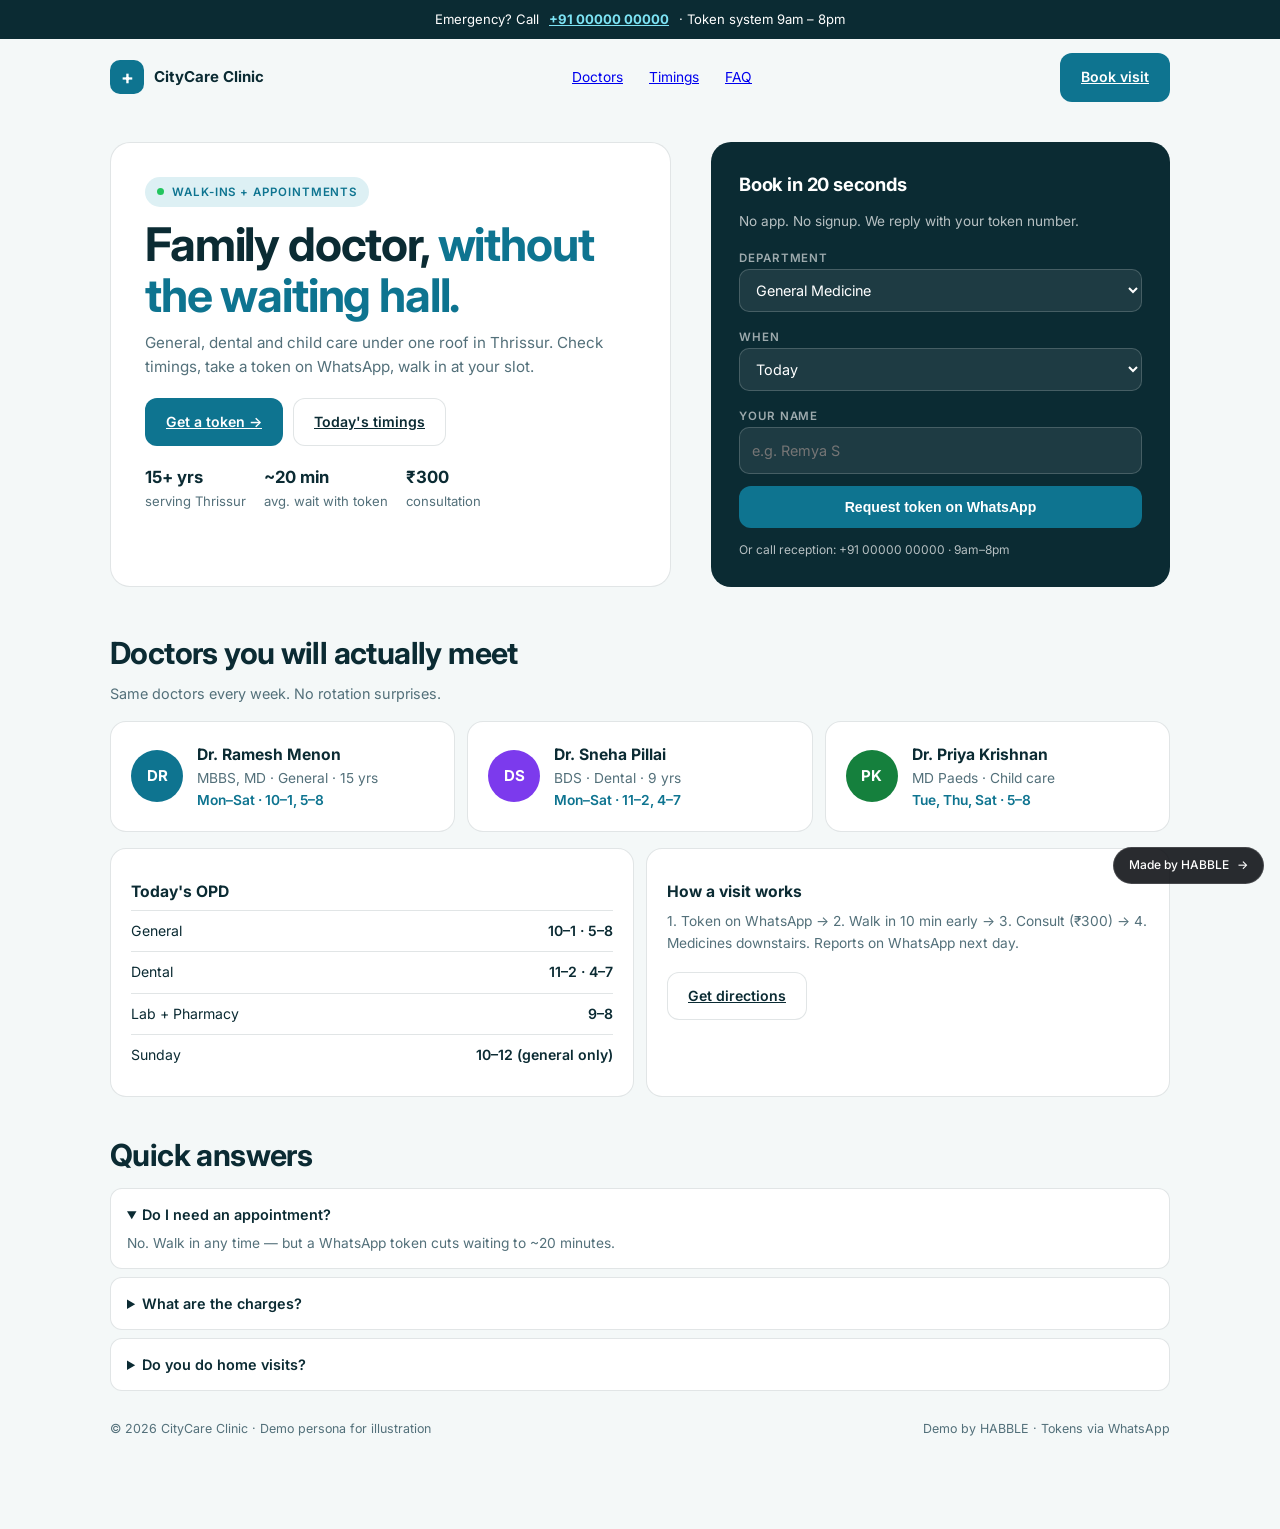
==== demos/clinic/index.html @ cc763915 "Rebrand WYNEX to HABBLE Rename brand across all pages, metadata, JSON-LD, WhatsApp links and demo ba" ====
<!DOCTYPE html>
<html lang="en">
<head>
<meta charset="UTF-8">
<meta name="viewport" content="width=device-width, initial-scale=1.0">
<title>CityCare Clinic — General & Dental, Thrissur | Demo</title>
<meta name="description" content="Family clinic in Thrissur. Doctor timings, treatments and WhatsApp appointments. HABBLE demo.">
<link rel="canonical" href="https://habble.site/demos/clinic/">
<meta name="theme-color" content="#EFF6F6">
<meta property="og:type" content="website">
<meta property="og:title" content="CityCare Clinic — General & Dental, Thrissur">
<meta property="og:description" content="Doctor timings and WhatsApp appointments. HABBLE demo for clinics.">
<meta property="og:url" content="https://habble.site/demos/clinic/">
<meta property="og:image" content="https://habble.site/assets/img/demo-clinic.svg">
<link rel="preconnect" href="https://fonts.googleapis.com">
<link rel="preconnect" href="https://fonts.gstatic.com" crossorigin>
<link href="https://fonts.googleapis.com/css2?family=Inter:wght@400;500;600;700&display=swap" rel="stylesheet">
<link rel="icon" href="data:image/svg+xml,%3Csvg xmlns='http://www.w3.org/2000/svg' viewBox='0 0 32 32'%3E%3Crect width='32' height='32' rx='9' fill='%230E7490'/%3E%3Ctext x='16' y='22' text-anchor='middle' font-size='16' fill='white'%3E+%3C/text%3E%3C/svg%3E">
<style>
:root{--bg:#F4F8F8;--card:#fff;--ink:#0B2B33;--muted:#53707A;--line:rgba(11,43,51,.12);--teal:#0E7490;--teal-dark:#0B5A70;--teal-soft:#DDF0F4;--green:#15803D;--sans:'Inter',system-ui,sans-serif;--ease:cubic-bezier(.22,1,.36,1);--r:16px;--gut:clamp(20px,4vw,40px);--max:1060px}
*{box-sizing:border-box;margin:0;padding:0}html{scroll-behavior:smooth}
body{background:var(--bg);color:var(--ink);font-family:var(--sans);font-size:15px;line-height:1.6;-webkit-font-smoothing:antialiased}
.wrap{width:min(var(--max),100% - var(--gut)*2);margin-inline:auto}
.alert{display:flex;gap:10px;align-items:center;justify-content:center;background:var(--ink);color:#fff;font-size:.82rem;padding:9px 16px;text-align:center}
.alert b{color:#7DE3F4}
.nav{display:flex;align-items:center;justify-content:space-between;padding:14px 0;gap:12px}
.brand{display:flex;align-items:center;gap:10px;font-weight:700}.cross{width:34px;height:34px;border-radius:10px;background:var(--teal);color:#fff;display:grid;place-items:center;font-size:1.2rem;font-weight:700}
.links{display:flex;gap:2px;font-size:.86rem;color:var(--muted)}.links a{padding:8px 12px;border-radius:8px}.links a:hover{background:#fff;color:var(--ink)}
.btn{display:inline-flex;align-items:center;justify-content:center;gap:8px;padding:12px 20px;border-radius:12px;font-weight:600;font-size:.88rem;border:1px solid transparent;transition:.25s var(--ease)}
.btn-teal{background:var(--teal);color:#fff}.btn-teal:hover{background:var(--teal-dark);transform:translateY(-1px)}
.btn-white{background:#fff;border-color:var(--line);color:var(--ink)}.btn-white:hover{border-color:var(--teal);color:var(--teal)}
.hero{display:grid;grid-template-columns:1.1fr .9fr;gap:clamp(20px,4vw,40px);align-items:stretch;padding:26px 0 8px}
.hero-copy{background:var(--card);border:1px solid var(--line);border-radius:20px;padding:clamp(22px,3.5vw,34px)}
.badge{display:inline-flex;align-items:center;gap:8px;font-size:.72rem;font-weight:600;letter-spacing:.08em;text-transform:uppercase;color:var(--teal);background:var(--teal-soft);border-radius:100px;padding:6px 12px}
.badge i{width:7px;height:7px;border-radius:50%;background:#22c55e}
h1{font-size:clamp(1.9rem,4.4vw,2.9rem);line-height:1.1;letter-spacing:-.025em;margin-top:12px}
h1 span{color:var(--teal)}
.hero-copy p{color:var(--muted);margin-top:10px;font-size:.95rem}
.cta{display:flex;flex-wrap:wrap;gap:10px;margin-top:18px}
.proof{display:flex;gap:18px;margin-top:18px;flex-wrap:wrap;font-size:.82rem;color:var(--muted)}.proof b{display:block;font-size:1.05rem;color:var(--ink)}
.appt{background:var(--ink);color:#fff;border-radius:20px;padding:clamp(20px,3vw,28px);display:flex;flex-direction:column;gap:12px}
.appt h2{font-size:1.15rem;letter-spacing:-.01em}.appt p{font-size:.85rem;opacity:.7}
.appt label{font-size:.72rem;letter-spacing:.08em;text-transform:uppercase;opacity:.6;font-weight:600}
.appt select,.appt input{background:rgba(255,255,255,.08);border:1px solid rgba(255,255,255,.18);border-radius:10px;color:#fff;padding:11px 12px;width:100%;font:inherit;font-size:.9rem}
.appt select option{color:#111}
.grid3{display:grid;grid-template-columns:repeat(3,1fr);gap:12px;margin-top:16px}
.card{background:var(--card);border:1px solid var(--line);border-radius:var(--r);padding:20px}
.card h3{font-size:.98rem;margin:10px 0 6px}.card p{font-size:.86rem;color:var(--muted)}
.ico{width:40px;height:40px;border-radius:12px;background:var(--teal-soft);display:grid;place-items:center;font-size:1.15rem}
.doc{display:flex;gap:14px;align-items:center}.ava{width:52px;height:52px;border-radius:50%;display:grid;place-items:center;font-weight:700;color:#fff;flex:none}
h2.sec{font-size:clamp(1.4rem,3vw,1.9rem);letter-spacing:-.02em;margin-top:34px}
.sub{color:var(--muted);font-size:.9rem;margin-top:4px}
.split{display:grid;grid-template-columns:1fr 1fr;gap:12px;margin-top:16px}
table{width:100%;border-collapse:collapse;font-size:.88rem}td{padding:9px 0;border-top:1px solid var(--line)}td:last-child{text-align:right;font-weight:600}
.faq details{background:var(--card);border:1px solid var(--line);border-radius:12px;padding:14px 16px;margin-top:8px;font-size:.9rem}
.faq summary{font-weight:600;cursor:pointer}.faq p{color:var(--muted);margin-top:6px;font-size:.86rem}
footer{padding:28px 0 90px;color:var(--muted);font-size:.78rem;display:flex;justify-content:space-between;gap:10px;flex-wrap:wrap}
@media(max-width:860px){.hero,.split{grid-template-columns:1fr}.grid3{grid-template-columns:1fr 1fr}.links{display:none}}
@media(max-width:560px){.grid3{grid-template-columns:1fr}}
</style>
</head>
<body>
<p class="alert">Emergency? Call <b><a href="tel:+910000000000" style="color:inherit">+91 00000 00000</a></b> · Token system 9am – 8pm</p>
<div class="wrap">
<nav class="nav"><span class="brand"><span class="cross">+</span> CityCare Clinic</span><div class="links"><a href="#doctors">Doctors</a><a href="#timings">Timings</a><a href="#faq">FAQ</a></div><a class="btn btn-teal" href="#book">Book visit</a></nav>
<header class="hero">
<div class="hero-copy"><span class="badge"><i></i>Walk-ins + appointments</span><h1>Family doctor, <span>without the waiting hall.</span></h1><p>General, dental and child care under one roof in Thrissur. Check timings, take a token on WhatsApp, walk in at your slot.</p><div class="cta"><a class="btn btn-teal" href="#book">Get a token →</a><a class="btn btn-white" href="#timings">Today's timings</a></div><div class="proof"><span><b>15+ yrs</b>serving Thrissur</span><span><b>~20 min</b>avg. wait with token</span><span><b>₹300</b>consultation</span></div></div>
<form class="appt" id="book" onsubmit="return bookToken(event)"><h2>Book in 20 seconds</h2><p>No app. No signup. We reply with your token number.</p><div><label for="dept">Department</label><select id="dept"><option>General Medicine</option><option>Dental</option><option>Paediatrics</option><option>Skin</option></select></div><div><label for="day">When</label><select id="day"><option>Today</option><option>Tomorrow</option><option>Day after</option></select></div><div><label for="name">Your name</label><input id="name" required placeholder="e.g. Remya S"></div><button class="btn btn-teal" type="submit">Request token on WhatsApp</button><p style="font-size:.75rem">Or call reception: +91 00000 00000 · 9am–8pm</p></form>
</header>
<h2 class="sec" id="doctors">Doctors you will actually meet</h2><p class="sub">Same doctors every week. No rotation surprises.</p>
<div class="grid3">
<div class="card doc"><span class="ava" style="background:#0E7490">DR</span><div><h3 style="margin:0">Dr. Ramesh Menon</h3><p>MBBS, MD · General · 15 yrs</p><p style="color:var(--teal);font-weight:600">Mon–Sat · 10–1, 5–8</p></div></div>
<div class="card doc"><span class="ava" style="background:#7C3AED">DS</span><div><h3 style="margin:0">Dr. Sneha Pillai</h3><p>BDS · Dental · 9 yrs</p><p style="color:var(--teal);font-weight:600">Mon–Sat · 11–2, 4–7</p></div></div>
<div class="card doc"><span class="ava" style="background:#15803D">PK</span><div><h3 style="margin:0">Dr. Priya Krishnan</h3><p>MD Paeds · Child care</p><p style="color:var(--teal);font-weight:600">Tue, Thu, Sat · 5–8</p></div></div>
</div>
<div class="split" id="timings">
<div class="card"><h3>Today's OPD</h3><table><tr><td>General</td><td>10–1 · 5–8</td></tr><tr><td>Dental</td><td>11–2 · 4–7</td></tr><tr><td>Lab + Pharmacy</td><td>9–8</td></tr><tr><td>Sunday</td><td>10–12 (general only)</td></tr></table></div>
<div class="card"><h3>How a visit works</h3><p>1. Token on WhatsApp → 2. Walk in 10 min early → 3. Consult (₹300) → 4. Medicines downstairs. Reports on WhatsApp next day.</p><div class="cta"><a class="btn btn-white" href="https://maps.google.com/?q=Thrissur" target="_blank" rel="noopener">Get directions</a></div></div>
</div>
<h2 class="sec" id="faq">Quick answers</h2>
<div class="faq"><details open><summary>Do I need an appointment?</summary><p>No. Walk in any time — but a WhatsApp token cuts waiting to ~20 minutes.</p></details><details><summary>What are the charges?</summary><p>₹300 general, ₹400 specialist. Procedures quoted in writing before treatment.</p></details><details><summary>Do you do home visits?</summary><p>Yes, within 5 km for elderly patients. Call before 12 noon.</p></details></div>
<footer><span>© 2026 CityCare Clinic · Demo persona for illustration</span><span>Demo by HABBLE · Tokens via WhatsApp</span></footer>
</div>
<script>
function bookToken(e){e.preventDefault();var d=document.getElementById('dept').value,day=document.getElementById('day').value,n=document.getElementById('name').value.trim()||'Patient';var m='Hi CityCare! I need a token. '+d+' | '+day+' | Name: '+n;window.open('https://wa.me/910000000000?text='+encodeURIComponent(m),'_blank');return false;}
</script>
<!-- Made by HABBLE — backlink badge (keep on every demo) -->
<a class="habble-badge" href="../../#examples" aria-label="Back to HABBLE demos">Made by HABBLE <span aria-hidden="true">→</span></a>
<style>.habble-badge{position:fixed;right:16px;bottom:16px;z-index:9000;display:inline-flex;align-items:center;gap:8px;padding:9px 15px;border-radius:100px;background:rgba(12,14,19,.88);color:#fff;font:500 12px/1.4 Inter,system-ui,sans-serif;text-decoration:none;border:1px solid rgba(255,255,255,.14)}</style>
</body>
</html>
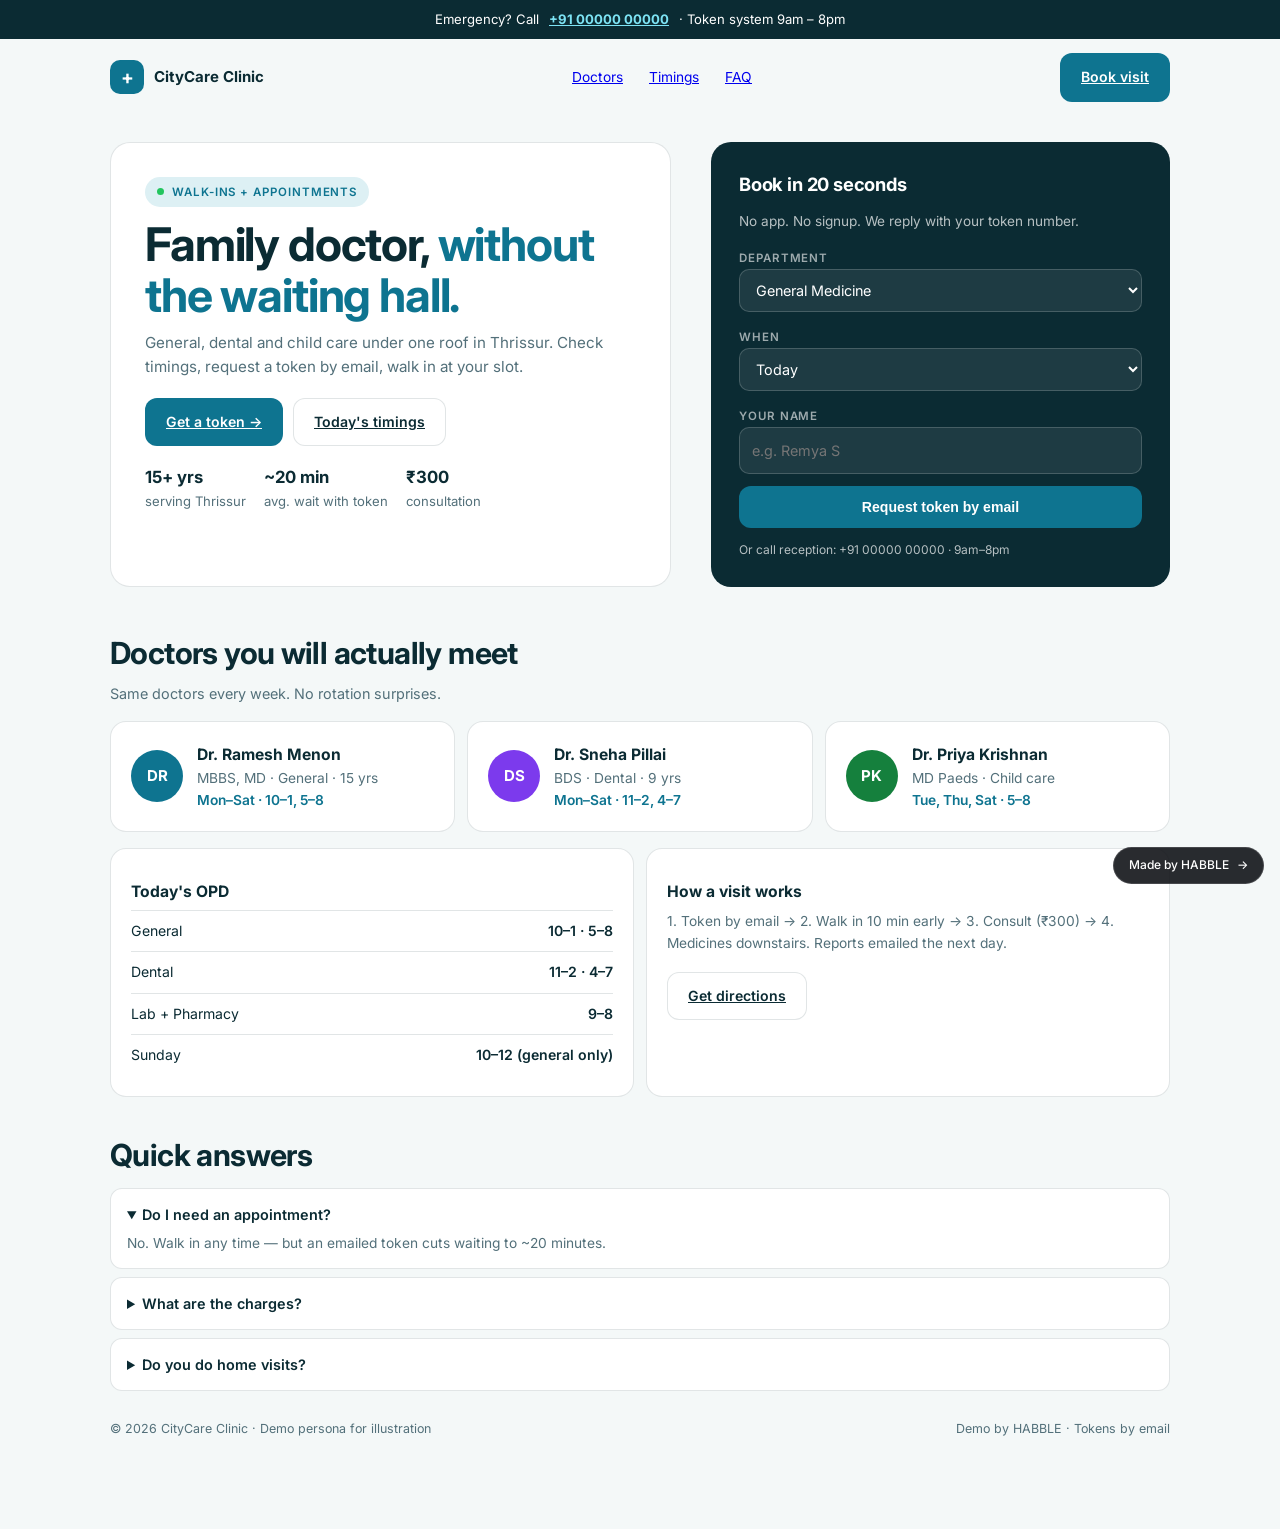
==== commit 15531909: "Refine HABBLE: minimal redesign, smooth scroll, WhatsApp CTAs" ====
--- a/demos/clinic/index.html
+++ b/demos/clinic/index.html
@@ -1,15 +1,15 @@
-<!DOCTYPE html>
+﻿<!DOCTYPE html>
 <html lang="en">
 <head>
 <meta charset="UTF-8">
 <meta name="viewport" content="width=device-width, initial-scale=1.0">
 <title>CityCare Clinic — General & Dental, Thrissur | Demo</title>
-<meta name="description" content="Family clinic in Thrissur. Doctor timings, treatments and WhatsApp appointments. HABBLE demo.">
+<meta name="description" content="Family clinic in Thrissur. Doctor timings, treatments and email appointments. HABBLE demo.">
 <link rel="canonical" href="https://habble.site/demos/clinic/">
 <meta name="theme-color" content="#EFF6F6">
 <meta property="og:type" content="website">
 <meta property="og:title" content="CityCare Clinic — General & Dental, Thrissur">
-<meta property="og:description" content="Doctor timings and WhatsApp appointments. HABBLE demo for clinics.">
+<meta property="og:description" content="Doctor timings and email appointments. HABBLE demo for clinics.">
 <meta property="og:url" content="https://habble.site/demos/clinic/">
 <meta property="og:image" content="https://habble.site/assets/img/demo-clinic.svg">
 <link rel="preconnect" href="https://fonts.googleapis.com">
@@ -64,8 +64,8 @@
 <div class="wrap">
 <nav class="nav"><span class="brand"><span class="cross">+</span> CityCare Clinic</span><div class="links"><a href="#doctors">Doctors</a><a href="#timings">Timings</a><a href="#faq">FAQ</a></div><a class="btn btn-teal" href="#book">Book visit</a></nav>
 <header class="hero">
-<div class="hero-copy"><span class="badge"><i></i>Walk-ins + appointments</span><h1>Family doctor, <span>without the waiting hall.</span></h1><p>General, dental and child care under one roof in Thrissur. Check timings, take a token on WhatsApp, walk in at your slot.</p><div class="cta"><a class="btn btn-teal" href="#book">Get a token →</a><a class="btn btn-white" href="#timings">Today's timings</a></div><div class="proof"><span><b>15+ yrs</b>serving Thrissur</span><span><b>~20 min</b>avg. wait with token</span><span><b>₹300</b>consultation</span></div></div>
-<form class="appt" id="book" onsubmit="return bookToken(event)"><h2>Book in 20 seconds</h2><p>No app. No signup. We reply with your token number.</p><div><label for="dept">Department</label><select id="dept"><option>General Medicine</option><option>Dental</option><option>Paediatrics</option><option>Skin</option></select></div><div><label for="day">When</label><select id="day"><option>Today</option><option>Tomorrow</option><option>Day after</option></select></div><div><label for="name">Your name</label><input id="name" required placeholder="e.g. Remya S"></div><button class="btn btn-teal" type="submit">Request token on WhatsApp</button><p style="font-size:.75rem">Or call reception: +91 00000 00000 · 9am–8pm</p></form>
+<div class="hero-copy"><span class="badge"><i></i>Walk-ins + appointments</span><h1>Family doctor, <span>without the waiting hall.</span></h1><p>General, dental and child care under one roof in Thrissur. Check timings, request a token by email, walk in at your slot.</p><div class="cta"><a class="btn btn-teal" href="#book">Get a token →</a><a class="btn btn-white" href="#timings">Today's timings</a></div><div class="proof"><span><b>15+ yrs</b>serving Thrissur</span><span><b>~20 min</b>avg. wait with token</span><span><b>₹300</b>consultation</span></div></div>
+<form class="appt" id="book" onsubmit="return bookToken(event)"><h2>Book in 20 seconds</h2><p>No app. No signup. We reply with your token number.</p><div><label for="dept">Department</label><select id="dept"><option>General Medicine</option><option>Dental</option><option>Paediatrics</option><option>Skin</option></select></div><div><label for="day">When</label><select id="day"><option>Today</option><option>Tomorrow</option><option>Day after</option></select></div><div><label for="name">Your name</label><input id="name" required placeholder="e.g. Remya S"></div><button class="btn btn-teal" type="submit">Request token by email</button><p style="font-size:.75rem">Or call reception: +91 00000 00000 · 9am–8pm</p></form>
 </header>
 <h2 class="sec" id="doctors">Doctors you will actually meet</h2><p class="sub">Same doctors every week. No rotation surprises.</p>
 <div class="grid3">
@@ -75,17 +75,17 @@
 </div>
 <div class="split" id="timings">
 <div class="card"><h3>Today's OPD</h3><table><tr><td>General</td><td>10–1 · 5–8</td></tr><tr><td>Dental</td><td>11–2 · 4–7</td></tr><tr><td>Lab + Pharmacy</td><td>9–8</td></tr><tr><td>Sunday</td><td>10–12 (general only)</td></tr></table></div>
-<div class="card"><h3>How a visit works</h3><p>1. Token on WhatsApp → 2. Walk in 10 min early → 3. Consult (₹300) → 4. Medicines downstairs. Reports on WhatsApp next day.</p><div class="cta"><a class="btn btn-white" href="https://maps.google.com/?q=Thrissur" target="_blank" rel="noopener">Get directions</a></div></div>
+<div class="card"><h3>How a visit works</h3><p>1. Token by email → 2. Walk in 10 min early → 3. Consult (₹300) → 4. Medicines downstairs. Reports emailed the next day.</p><div class="cta"><a class="btn btn-white" href="https://maps.google.com/?q=Thrissur" target="_blank" rel="noopener">Get directions</a></div></div>
 </div>
 <h2 class="sec" id="faq">Quick answers</h2>
-<div class="faq"><details open><summary>Do I need an appointment?</summary><p>No. Walk in any time — but a WhatsApp token cuts waiting to ~20 minutes.</p></details><details><summary>What are the charges?</summary><p>₹300 general, ₹400 specialist. Procedures quoted in writing before treatment.</p></details><details><summary>Do you do home visits?</summary><p>Yes, within 5 km for elderly patients. Call before 12 noon.</p></details></div>
-<footer><span>© 2026 CityCare Clinic · Demo persona for illustration</span><span>Demo by HABBLE · Tokens via WhatsApp</span></footer>
+<div class="faq"><details open><summary>Do I need an appointment?</summary><p>No. Walk in any time — but an emailed token cuts waiting to ~20 minutes.</p></details><details><summary>What are the charges?</summary><p>₹300 general, ₹400 specialist. Procedures quoted in writing before treatment.</p></details><details><summary>Do you do home visits?</summary><p>Yes, within 5 km for elderly patients. Call before 12 noon.</p></details></div>
+<footer><span>© 2026 CityCare Clinic · Demo persona for illustration</span><span>Demo by HABBLE · Tokens by email</span></footer>
 </div>
 <script>
-function bookToken(e){e.preventDefault();var d=document.getElementById('dept').value,day=document.getElementById('day').value,n=document.getElementById('name').value.trim()||'Patient';var m='Hi CityCare! I need a token. '+d+' | '+day+' | Name: '+n;window.open('https://wa.me/910000000000?text='+encodeURIComponent(m),'_blank');return false;}
+function bookToken(e){e.preventDefault();var d=document.getElementById('dept').value,day=document.getElementById('day').value,n=document.getElementById('name').value.trim()||'Patient';var m='Hi CityCare! I need a token. '+d+' | '+day+' | Name: '+n;window.location.href='mailto:care@citycare.example?subject='+encodeURIComponent('Token request')+'&body='+encodeURIComponent(m);return false;}
 </script>
 <!-- Made by HABBLE — backlink badge (keep on every demo) -->
-<a class="habble-badge" href="../../#examples" aria-label="Back to HABBLE demos">Made by HABBLE <span aria-hidden="true">→</span></a>
+<a class="habble-badge" href="../../demos.html" aria-label="Back to HABBLE demos">Made by HABBLE <span aria-hidden="true">→</span></a>
 <style>.habble-badge{position:fixed;right:16px;bottom:16px;z-index:9000;display:inline-flex;align-items:center;gap:8px;padding:9px 15px;border-radius:100px;background:rgba(12,14,19,.88);color:#fff;font:500 12px/1.4 Inter,system-ui,sans-serif;text-decoration:none;border:1px solid rgba(255,255,255,.14)}</style>
 </body>
 </html>
